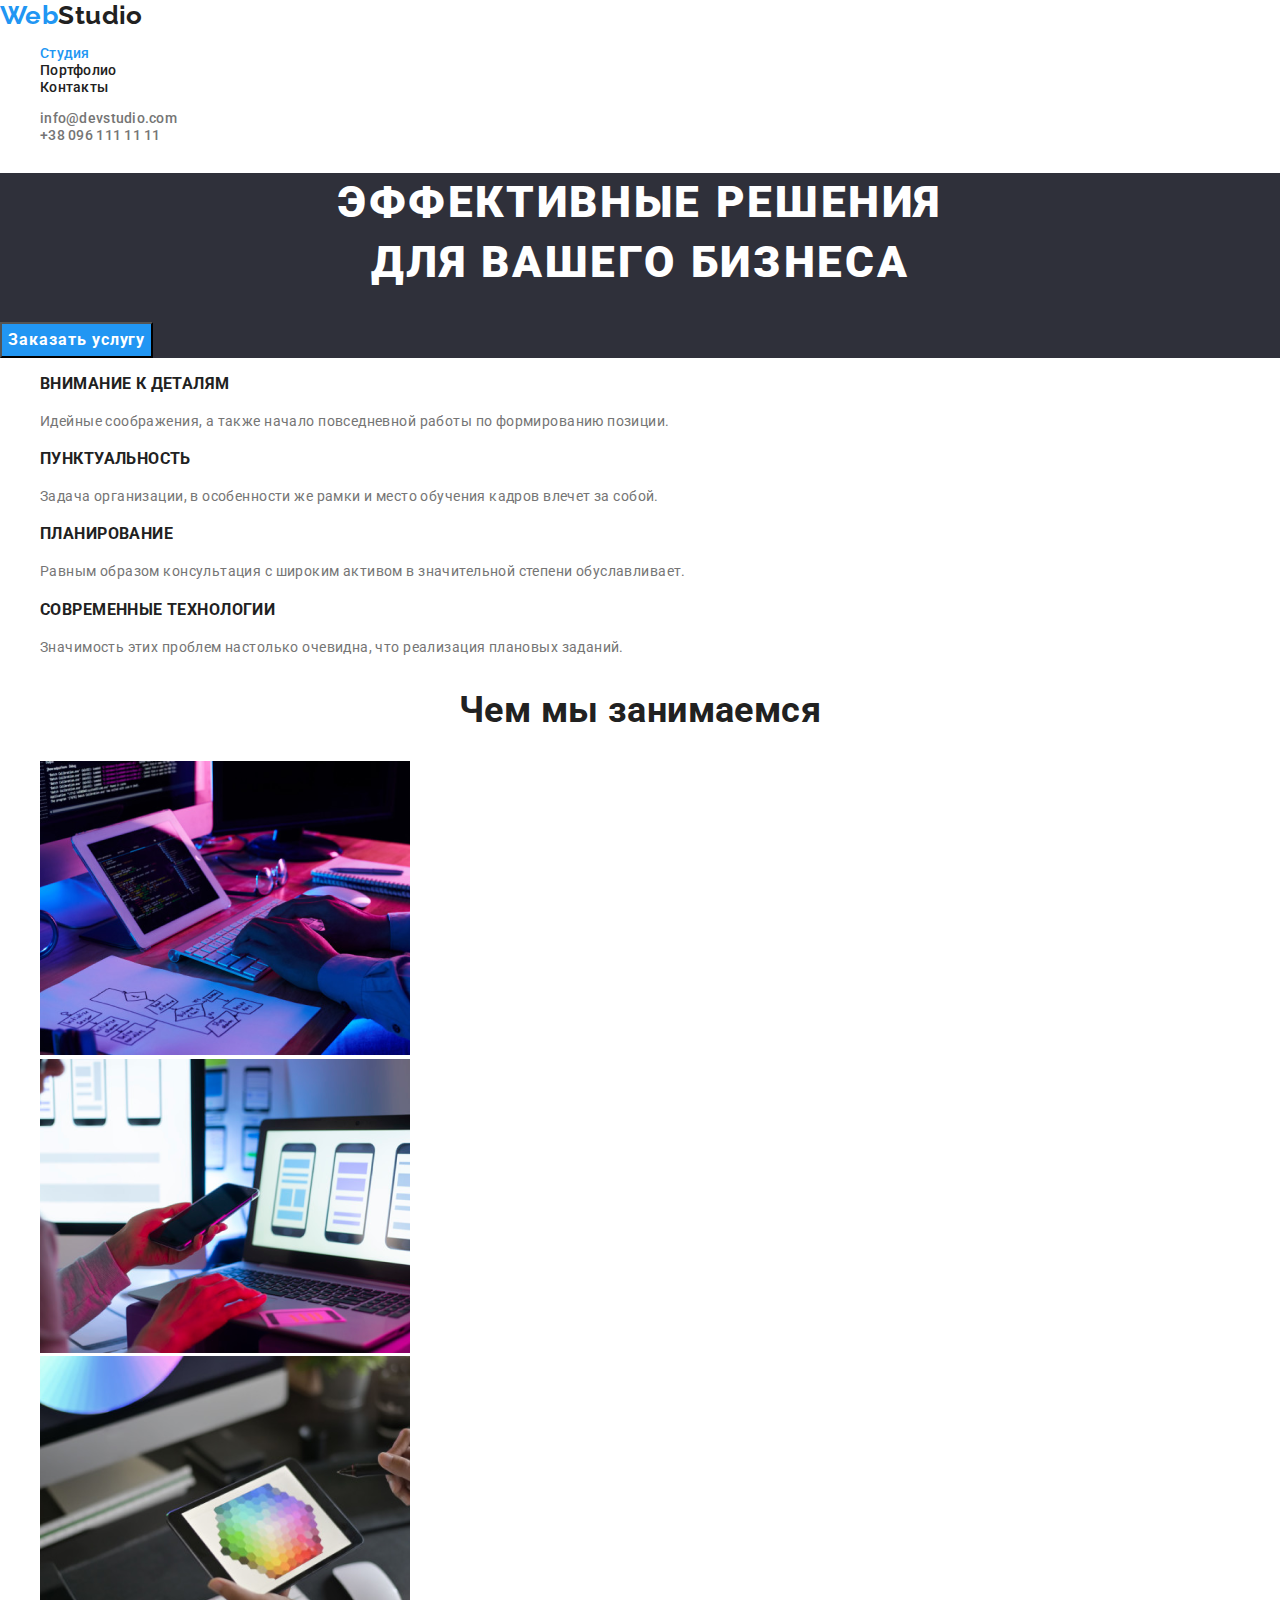
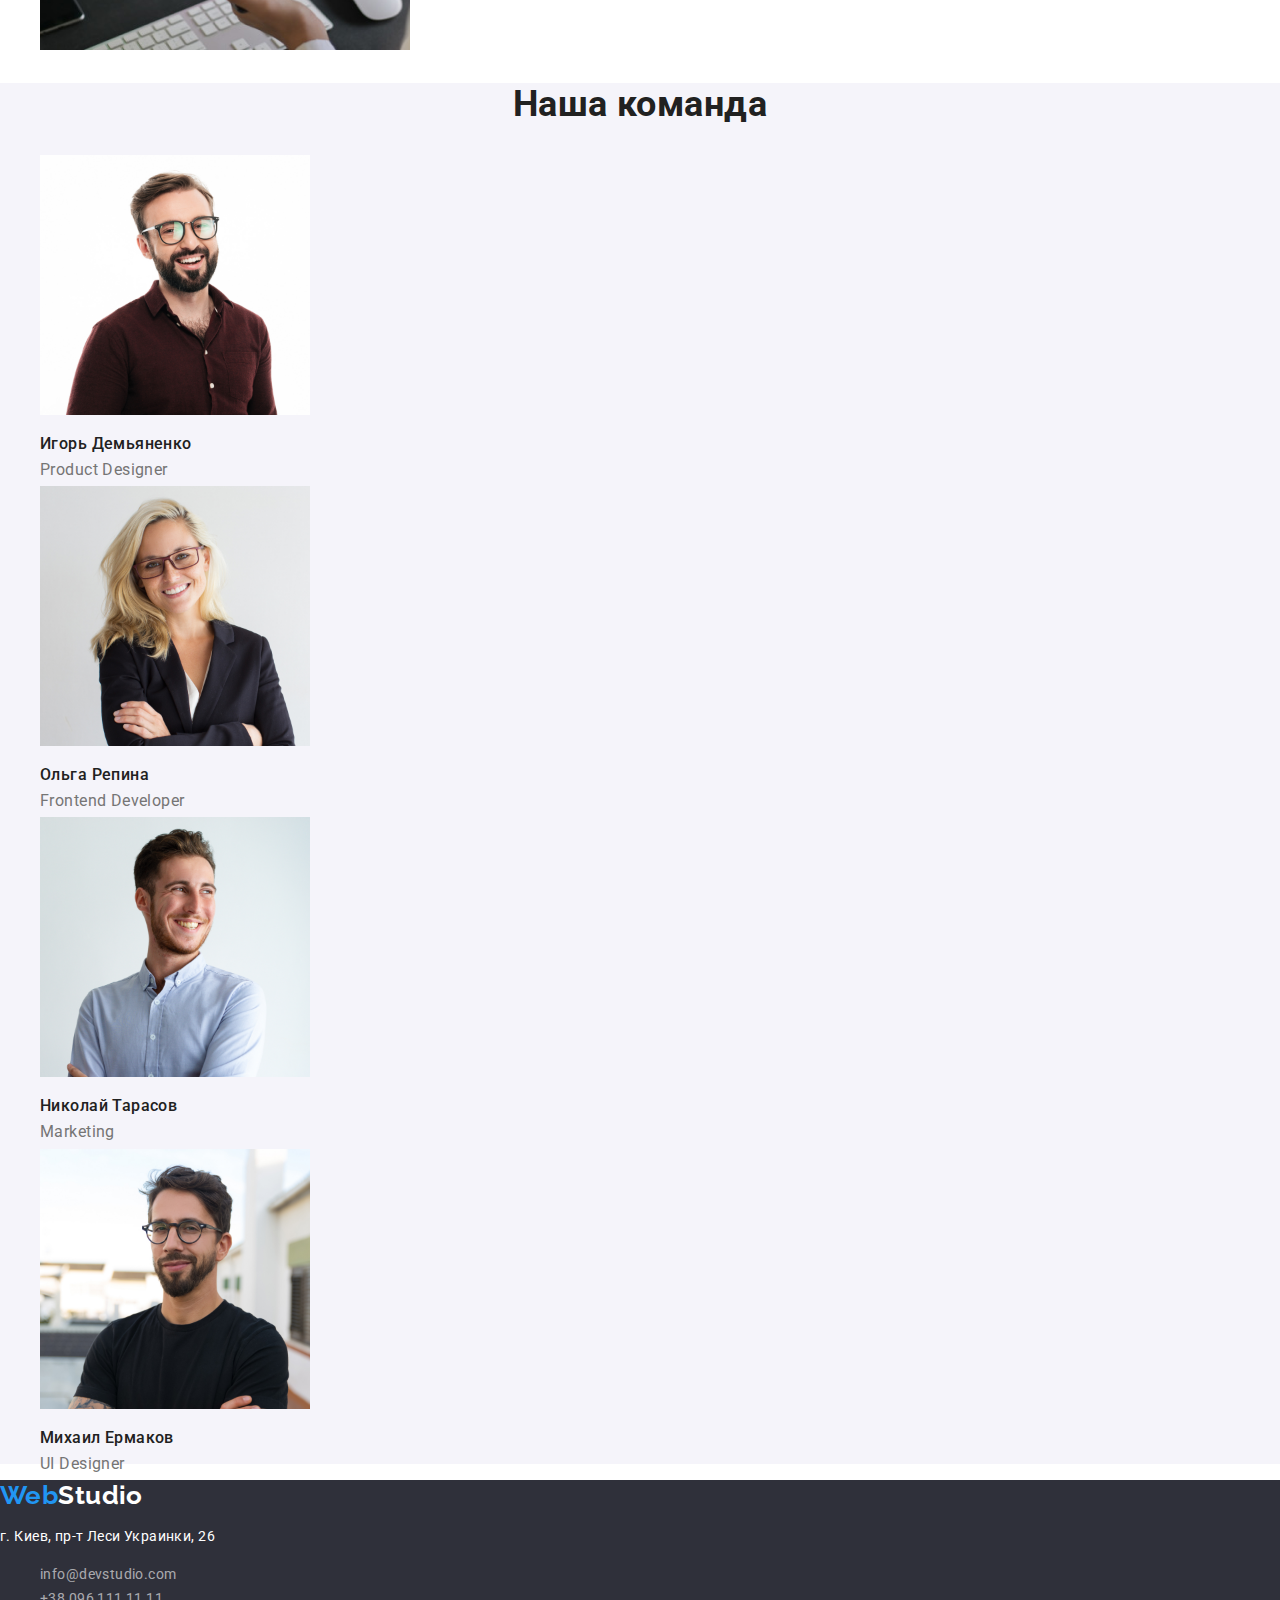
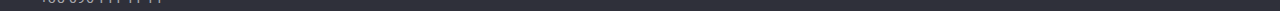
==== index.html @ bfe4cf6c "Initial commit" ====
<!DOCTYPE html>
<html lang="ru">
<head>
    <meta charset="UTF-8">
    <meta http-equiv="X-UA-Compatible" content="IE=edge">
    <meta name="viewport" content="width=device-width, initial-scale=1.0">
    <title>WebStudio</title>
    <link rel="preconnect" href="https://fonts.gstatic.com">
    <link rel="stylesheet" href="https://fonts.googleapis.com/css2?family=Raleway:wght@700&family=Roboto:wght@400;500;700;900&display=swap">
    <link rel="stylesheet" href="https://cdnjs.cloudflare.com/ajax/libs/modern-normalize/0.2.0/modern-normalize.min.css">
    <link rel="stylesheet" href="./css/styles.css">
</head>

<body>
    <header class="header">
        <nav class="nav">
            <a href="./index.html" lang="en" class="logo"><span class="logo-accent">Web</span><span>Studio</span></a>
            <ul class="nav-list list">
                <li><a class="nav-link link active" href="./index.html">Студия</a></li>
                <li><a class="nav-link link" href="./portfolio.html">Портфолио</a></li>
                <li><a class="nav-link link" href="">Контакты</a></li>
            </ul>
        </nav>
            <ul class="header-contacts list">
                <li><a class="header-contacts-link link" href="mailto:info@devstudio.com">info@devstudio.com</a></li>
                <li><a class="header-contacts-link link" href="tel:+380961111111">+38 096 111 11 11</a></li>
            </ul>
    </header>
    <main>

    <!-- Hero -->

        <section class="hero">
            <h1 class="title-hero">Эффективные решения<br>для вашего бизнеса</h1>
            <button type="button" class="modal-button">Заказать услугу</button>
        </section>
        
    <!--Наши Особенности -->

       <section class="features">
           <!-- <h2>Наши Особенности</h2> -->
           <ul class="feature-list list">
               <li class="feature-list-items">
                   <h3 class="feature-title">Внимание к деталям</h3>
                   <p class="feature-description">Идейные соображения, а также начало повседневной работы по формированию позиции.</p>
                </li>
               <li class="feature-list-items">
                   <h3 class="feature-title">Пунктуальность</h3>
                   <p class="feature-description">Задача организации, в особенности же рамки и место обучения кадров влечет за собой.</p>
                </li>
               <li class="feature-list-items">
                   <h3 class="feature-title">Планирование</h3>
                   <p class="feature-description">Равным образом консультация с широким активом в значительной степени обуславливает.</p>
                </li>
               <li class="feature-list-items">
                   <h3 class="feature-title">Современные технологии</h3>
                   <p class="feature-description">Значимость этих проблем настолько очевидна, что реализация плановых заданий.</p>
                </li>
           </ul>
       </section>

    <!-- Чем мы занимаемся -->

       <section class="specialty">
           <h2 class="component-title">Чем мы занимаемся</h2>
           <ul class="specialty-list list">
               <li><img src="./img/main/what-we-do/WeDo1.png" alt="Кодим" width="370" height="294"></li>
               <li><img src="./img/main/what-we-do/WeDo2.png" alt="Адаптируем" width="370" height="294"></li>
               <li><img src="./img/main/what-we-do/WeDo3.png" alt="Дизайн" width="370" height="294"></li>
           </ul>
       </section>
        
    <!-- Наша команда -->
    
        <section Class="team">
            <h2 class="component-title">Наша команда</h2>
                <ul class="team-list list">        
                    <li>
                        <img src="./img/main/crew/crew1.jpg" alt="Игорь Демьяненко" width="270" height="260">
                        <h3 class="team-member">Игорь Демьяненко</h3>
                        <p lang="en" class="member-role">Product Designer</p>
                    </li>
                    <li>
                        <img src="./img/main/crew/crew2.jpg" alt="Ольга Репина" width="270" height="260">
                        <h3 class="team-member">Ольга Репина</h3>
                        <p lang="en" class="member-role">Frontend Developer</p>
                    </li>
                    <li>
                        <img src="./img/main/crew/crew3.jpg" alt="Николай Тарасов" width="270" height="260">
                        <h3 class="team-member">Николай Тарасов</h3>
                        <p lang="en" class="member-role">Marketing</p>
                    </li>
                    <li>
                        <img src="./img/main/crew/crew4.jpg" alt="Михаил Ермаков" width="270" height="260">
                        <h3 class="team-member">Михаил Ермаков</h3>
                        <p lang="en" class="member-role">UI Designer</p>
                    </li>
                </ul>
        </section>
    </main>

    <footer class="footer">
        <a href="./index.html" lang="en" class="logo"><span class="logo-accent">Web</span><span class="logo-white">Studio</span></a>
        <address class="footer-address address">
            <p class="geolocation">г. Киев, пр-т Леси Украинки, 26</p>
            <ul class="address-list list">
                <li><a class="address-link link" href="mailto:info@devstudio.com">info@devstudio.com</a></li>
                <li><a class="address-link link" href="tel:+380961111111">+38 096 111 11 11</a></li>
            </ul>
        </address>   
    </footer>
</body>
</html>
---- css/styles.css ----
:root {
  --primary-font: 'Roboto', sans-serif;
  --secondart-font: 'Raleway', sans-serif;

  --primary-white-bg: #ffffff;
  --secondary-grey-bg: #f5f4fa;
  --accent-dark-blue-bg: #2f303a;
  --primary-grey-text: #757575;
  --secondary-black-text: #212121;
  --title-white: #ffffff;
  --accent: #2196f3;

  --modal-button-bg: #188ce8;
}

.link {
  text-decoration: none;
}

.list {
  list-style: none;
}

.address {
  font-style: normal;
}

.visually-hidden {
  position: absolute;
  width: 1px;
  height: 1px;
  margin: -1px;
  border: 0;
  padding: 0;

  white-space: nowrap;
  clip-path: inset(100%);
  clip: rect(0 0 0 0);
  overflow: hidden;
}

body {
  font-family: var(--primary-font);
  font-weight: 400;
  font-size: 14px;
  letter-spacing: 0.03em;
  color: var(--primary-grey-text);
}
/* #################### Components #################### */
.component-title {
  font-weight: 700;
  font-size: 36px;
  line-height: 1.17;
  text-align: center;
  color: var(--secondary-black-text);
}

.logo {
  font-family: var(--secondart-font);
  font-weight: 700;
  font-size: 26px;
  line-height: 1.19;
  text-decoration: none;
  color: var(--secondary-black-text);
}

.logo-accent {
  color: var(--accent);
}

.logo-white {
  color: var(--title-white);
}

.address-link:hover,
.address-link:focus,
.header-contacts-link:hover,
.header-contacts-link:focus,
.nav-link:hover,
.nav-link:focus {
  color: var(--accent);
}
/* #################### End Components #################### */

/* #################### HEADER #################### */
.header {
  background-color: var(--primary-white-bg);
}
/* #################### Navigation ################### */
.nav-link {
  font-weight: 500;
  line-height: 1.14;
  letter-spacing: 0.02em;
  color: var(--secondary-black-text);
}

.active {
  color: var(--accent);
}

/* #################### End Navigation #################### */

/* #################### Contacts #################### */
.header-contacts-link {
  font-weight: 500;
  line-height: 1.14;
  letter-spacing: 0.02em;
  color: var(--primary-grey-text);
}
/* #################### End Contacts #################### */
/* #################### END HEADER #################### */

/* #################### MAIN #################### */
/* #################### Hero #################### */
.hero {
  background-color: var(--accent-dark-blue-bg);
}

.title-hero {
  font-weight: 900;
  font-size: 44px;
  line-height: 1.36;
  text-align: center;
  letter-spacing: 0.06em;
  text-transform: uppercase;
  color: var(--title-white);
}

.modal-button {
  font-weight: 700;
  font-size: 16px;
  line-height: 1.87;
  letter-spacing: 0.06em;
  color: var(--title-white);
  background-color: var(--accent);
}

.modal-button:hover,
.modal-button:focus {
  background: var(--modal-button-bg);
  cursor: pointer;
}
/* #################### End Hero #################### */

/* #################### Features #################### */
.feature-title {
  font-weight: 700;
  line-height: 1.14;
  text-transform: uppercase;
  color: var(--secondary-black-text);
}

.feature-description {
  line-height: 1.71;
}
/* #################### End Features #################### */

/* #################### Specialty #################### */
/* #################### End Specialty #################### */

/* #################### Team #################### */
.team {
  background-color: var(--secondary-grey-bg);
}

.team-member {
  font-weight: 500;
  font-size: 16px;
  line-height: 1.19;
  color: var(--secondary-black-text);
}

.member-role {
  font-size: 16px;
  line-height: 1.19px;
}
/* #################### End Team #################### */
/* #################### END MAIN #################### */

/* #################### FOOTER #################### */
.footer {
  background-color: var(--accent-dark-blue-bg);
}

.geolocation {
  line-height: 1.71;
  color: var(--title-white);
}

.address-link {
  line-height: 1.71;
  color: rgba(255, 255, 255, 0.6);
}
/* #################### END FOOTER #################### */

/* #################### PORTFOLIO #################### */
/* #################### Filters #################### */
.filter-button {
  font-weight: 500;
  font-size: 16px;
  line-height: 1.62;
  color: var(--secondary-black-text);
  background-color: #f5f4fa;
}

.filter-button:hover,
.filter-button:focus {
  color: var(--title-white);
  background-color: var(--modal-button-bg);
  cursor: pointer;
}
/* #################### End Filters #################### */

/* #################### Projects #################### */
.project-title {
  font-weight: 700;
  font-size: 18px;
  line-height: 2;
  letter-spacing: 0.06em;
  color: var(--secondary-black-text);
}

.project-type {
  font-size: 16px;
  line-height: 1.87;
  color: var(--primary-grey-text);
}
/* #################### End Projects #################### */
/* #################### END PORTFOLIO #################### */
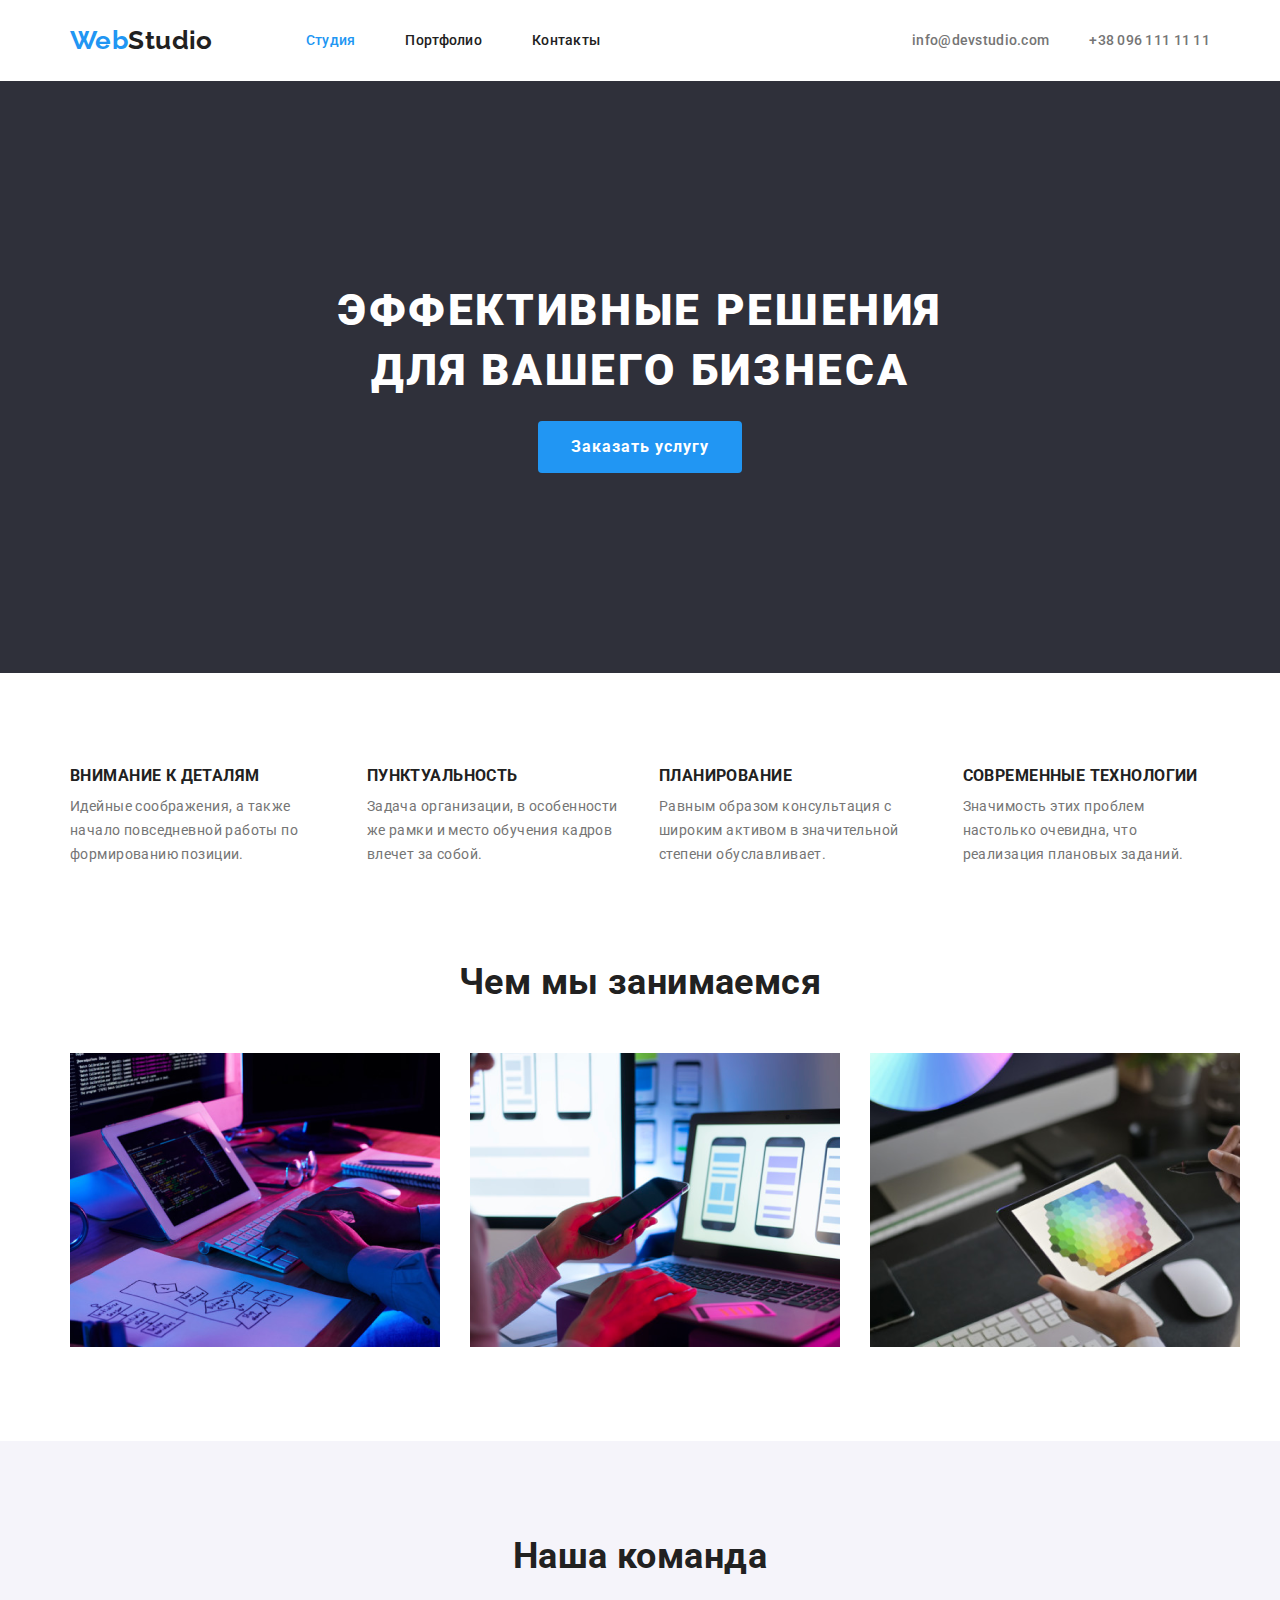
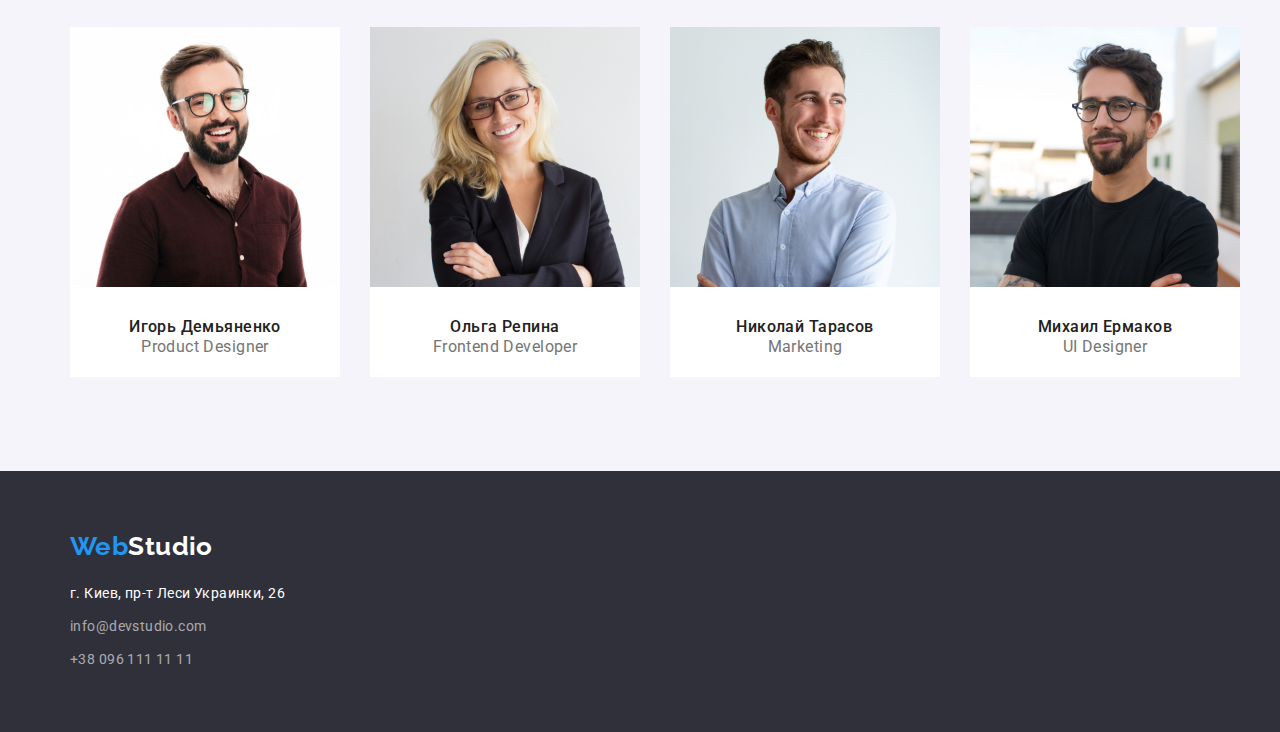
==== commit f5b9591c: "Initial design" ====
--- a/index.html
+++ b/index.html
@@ -1,113 +1,220 @@
 <!DOCTYPE html>
 <html lang="ru">
-<head>
-    <meta charset="UTF-8">
-    <meta http-equiv="X-UA-Compatible" content="IE=edge">
-    <meta name="viewport" content="width=device-width, initial-scale=1.0">
+  <head>
+    <meta charset="UTF-8" />
+    <meta http-equiv="X-UA-Compatible" content="IE=edge" />
+    <meta name="viewport" content="width=device-width, initial-scale=1.0" />
     <title>WebStudio</title>
-    <link rel="preconnect" href="https://fonts.gstatic.com">
-    <link rel="stylesheet" href="https://fonts.googleapis.com/css2?family=Raleway:wght@700&family=Roboto:wght@400;500;700;900&display=swap">
-    <link rel="stylesheet" href="https://cdnjs.cloudflare.com/ajax/libs/modern-normalize/0.2.0/modern-normalize.min.css">
-    <link rel="stylesheet" href="./css/styles.css">
-</head>
-
-<body>
+    <link rel="preconnect" href="https://fonts.gstatic.com" />
+    <link
+      rel="stylesheet"
+      href="https://fonts.googleapis.com/css2?family=Raleway:wght@700&family=Roboto:wght@400;500;700;900&display=swap"
+    />
+    <link
+      rel="stylesheet"
+      href="https://cdnjs.cloudflare.com/ajax/libs/modern-normalize/0.2.0/modern-normalize.min.css"
+    />
+    <link rel="stylesheet" href="./css/styles.css" />
+  </head>
+
+  <body>
     <header class="header">
+      <div class="container">
         <nav class="nav">
-            <a href="./index.html" lang="en" class="logo"><span class="logo-accent">Web</span><span>Studio</span></a>
-            <ul class="nav-list list">
-                <li><a class="nav-link link active" href="./index.html">Студия</a></li>
-                <li><a class="nav-link link" href="./portfolio.html">Портфолио</a></li>
-                <li><a class="nav-link link" href="">Контакты</a></li>
-            </ul>
+          <a href="./index.html" lang="en" class="logo"
+            ><span class="logo-accent">Web</span><span>Studio</span></a
+          >
+          <ul class="nav-list list">
+            <li class="item">
+              <a class="nav-link link active" href="./index.html">Студия</a>
+            </li>
+            <li class="item">
+              <a class="nav-link link" href="./portfolio.html">Портфолио</a>
+            </li>
+            <li class="item"><a class="nav-link link" href="">Контакты</a></li>
+          </ul>
         </nav>
-            <ul class="header-contacts list">
-                <li><a class="header-contacts-link link" href="mailto:info@devstudio.com">info@devstudio.com</a></li>
-                <li><a class="header-contacts-link link" href="tel:+380961111111">+38 096 111 11 11</a></li>
-            </ul>
+        <ul class="header-contacts list">
+          <li class="item">
+            <a
+              class="header-contacts-link link"
+              href="mailto:info@devstudio.com"
+              >info@devstudio.com</a
+            >
+          </li>
+          <li class="item">
+            <a class="header-contacts-link link" href="tel:+380961111111"
+              >+38 096 111 11 11</a
+            >
+          </li>
+        </ul>
+      </div>
     </header>
     <main>
-
-    <!-- Hero -->
-
-        <section class="hero">
-            <h1 class="title-hero">Эффективные решения<br>для вашего бизнеса</h1>
-            <button type="button" class="modal-button">Заказать услугу</button>
-        </section>
-        
-    <!--Наши Особенности -->
-
-       <section class="features">
-           <!-- <h2>Наши Особенности</h2> -->
-           <ul class="feature-list list">
-               <li class="feature-list-items">
-                   <h3 class="feature-title">Внимание к деталям</h3>
-                   <p class="feature-description">Идейные соображения, а также начало повседневной работы по формированию позиции.</p>
-                </li>
-               <li class="feature-list-items">
-                   <h3 class="feature-title">Пунктуальность</h3>
-                   <p class="feature-description">Задача организации, в особенности же рамки и место обучения кадров влечет за собой.</p>
-                </li>
-               <li class="feature-list-items">
-                   <h3 class="feature-title">Планирование</h3>
-                   <p class="feature-description">Равным образом консультация с широким активом в значительной степени обуславливает.</p>
-                </li>
-               <li class="feature-list-items">
-                   <h3 class="feature-title">Современные технологии</h3>
-                   <p class="feature-description">Значимость этих проблем настолько очевидна, что реализация плановых заданий.</p>
-                </li>
-           </ul>
-       </section>
-
-    <!-- Чем мы занимаемся -->
-
-       <section class="specialty">
-           <h2 class="component-title">Чем мы занимаемся</h2>
-           <ul class="specialty-list list">
-               <li><img src="./img/main/what-we-do/WeDo1.png" alt="Кодим" width="370" height="294"></li>
-               <li><img src="./img/main/what-we-do/WeDo2.png" alt="Адаптируем" width="370" height="294"></li>
-               <li><img src="./img/main/what-we-do/WeDo3.png" alt="Дизайн" width="370" height="294"></li>
-           </ul>
-       </section>
-        
-    <!-- Наша команда -->
-    
-        <section Class="team">
-            <h2 class="component-title">Наша команда</h2>
-                <ul class="team-list list">        
-                    <li>
-                        <img src="./img/main/crew/crew1.jpg" alt="Игорь Демьяненко" width="270" height="260">
-                        <h3 class="team-member">Игорь Демьяненко</h3>
-                        <p lang="en" class="member-role">Product Designer</p>
-                    </li>
-                    <li>
-                        <img src="./img/main/crew/crew2.jpg" alt="Ольга Репина" width="270" height="260">
-                        <h3 class="team-member">Ольга Репина</h3>
-                        <p lang="en" class="member-role">Frontend Developer</p>
-                    </li>
-                    <li>
-                        <img src="./img/main/crew/crew3.jpg" alt="Николай Тарасов" width="270" height="260">
-                        <h3 class="team-member">Николай Тарасов</h3>
-                        <p lang="en" class="member-role">Marketing</p>
-                    </li>
-                    <li>
-                        <img src="./img/main/crew/crew4.jpg" alt="Михаил Ермаков" width="270" height="260">
-                        <h3 class="team-member">Михаил Ермаков</h3>
-                        <p lang="en" class="member-role">UI Designer</p>
-                    </li>
-                </ul>
-        </section>
+      <!-- Hero -->
+
+      <section class="hero">
+        <div class="container">
+          <h1 class="title-hero">
+            Эффективные решения<br />для вашего бизнеса
+          </h1>
+          <button type="button" class="modal-button">Заказать услугу</button>
+        </div>
+      </section>
+
+      <!--Наши Особенности -->
+
+      <section class="features">
+        <div class="container">
+          <h2 class="visually-hidden">Наши Особенности</h2>
+          <ul class="feature-list list">
+            <li class="item">
+              <h3 class="feature-title">Внимание к деталям</h3>
+              <p class="feature-description">
+                Идейные соображения, а также начало повседневной работы по
+                формированию позиции.
+              </p>
+            </li>
+            <li class="item">
+              <h3 class="feature-title">Пунктуальность</h3>
+              <p class="feature-description">
+                Задача организации, в особенности же рамки и место обучения
+                кадров влечет за собой.
+              </p>
+            </li>
+            <li class="item">
+              <h3 class="feature-title">Планирование</h3>
+              <p class="feature-description">
+                Равным образом консультация с широким активом в значительной
+                степени обуславливает.
+              </p>
+            </li>
+            <li class="item">
+              <h3 class="feature-title">Современные технологии</h3>
+              <p class="feature-description">
+                Значимость этих проблем настолько очевидна, что реализация
+                плановых заданий.
+              </p>
+            </li>
+          </ul>
+        </div>
+      </section>
+
+      <!-- Чем мы занимаемся -->
+
+      <section class="specialty">
+        <div class="container">
+          <h2 class="component-title">Чем мы занимаемся</h2>
+          <ul class="specialty-list list">
+            <li class="item">
+              <img
+                src="./img/main/what-we-do/WeDo1.png"
+                alt="Кодим"
+                width="370"
+                height="294"
+              />
+            </li>
+            <li class="item">
+              <img
+                src="./img/main/what-we-do/WeDo2.png"
+                alt="Адаптируем"
+                width="370"
+                height="294"
+              />
+            </li>
+            <li class="item">
+              <img
+                src="./img/main/what-we-do/WeDo3.png"
+                alt="Дизайн"
+                width="370"
+                height="294"
+              />
+            </li>
+          </ul>
+        </div>
+      </section>
+
+      <!-- Наша команда -->
+
+      <section Class="team">
+        <div class="container">
+          <h2 class="component-title">Наша команда</h2>
+          <ul class="team-list list">
+            <li class="item">
+              <img
+                src="./img/main/crew/crew1.jpg"
+                alt="Игорь Демьяненко"
+                width="270"
+                height="260"
+              />
+              <div class="description">
+                <h3 class="team-member">Игорь Демьяненко</h3>
+                <p lang="en" class="member-role">Product Designer</p>
+              </div>
+            </li>
+            <li class="item">
+              <img
+                src="./img/main/crew/crew2.jpg"
+                alt="Ольга Репина"
+                width="270"
+                height="260"
+              />
+              <div class="description">
+                <h3 class="team-member">Ольга Репина</h3>
+                <p lang="en" class="member-role">Frontend Developer</p>
+              </div>
+            </li>
+            <li class="item">
+              <img
+                src="./img/main/crew/crew3.jpg"
+                alt="Николай Тарасов"
+                width="270"
+                height="260"
+              />
+              <div class="description">
+                <h3 class="team-member">Николай Тарасов</h3>
+                <p lang="en" class="member-role">Marketing</p>
+              </div>
+            </li>
+            <li class="item">
+              <img
+                src="./img/main/crew/crew4.jpg"
+                alt="Михаил Ермаков"
+                width="270"
+                height="260"
+              />
+              <div class="description">
+                <h3 class="team-member">Михаил Ермаков</h3>
+                <p lang="en" class="member-role">UI Designer</p>
+              </div>
+            </li>
+          </ul>
+        </div>
+      </section>
     </main>
 
     <footer class="footer">
-        <a href="./index.html" lang="en" class="logo"><span class="logo-accent">Web</span><span class="logo-white">Studio</span></a>
+      <div class="container">
+        <a href="./index.html" lang="en" class="logo"
+          ><span class="logo-accent">Web</span
+          ><span class="logo-white">Studio</span></a
+        >
         <address class="footer-address address">
-            <p class="geolocation">г. Киев, пр-т Леси Украинки, 26</p>
-            <ul class="address-list list">
-                <li><a class="address-link link" href="mailto:info@devstudio.com">info@devstudio.com</a></li>
-                <li><a class="address-link link" href="tel:+380961111111">+38 096 111 11 11</a></li>
-            </ul>
-        </address>   
+          <p class="geolocation">г. Киев, пр-т Леси Украинки, 26</p>
+          <ul class="address-list list">
+            <li class="item">
+              <a class="address-link link" href="mailto:info@devstudio.com"
+                >info@devstudio.com</a
+              >
+            </li>
+            <li class="item">
+              <a class="address-link link" href="tel:+380961111111"
+                >+38 096 111 11 11</a
+              >
+            </li>
+          </ul>
+        </address>
+      </div>
     </footer>
-</body>
+  </body>
 </html>
--- a/css/styles.css
+++ b/css/styles.css
@@ -13,6 +13,26 @@
   --modal-button-bg: #188ce8;
 }
 
+h1,
+h2,
+h3,
+h4,
+h5,
+h6,
+p {
+  margin: 0;
+}
+
+ol,
+ul {
+  margin: 0;
+  padding: 0;
+}
+
+img {
+  display: block;
+}
+
 .link {
   text-decoration: none;
 }
@@ -26,16 +46,13 @@
 }
 
 .visually-hidden {
-  position: absolute;
-  width: 1px;
-  height: 1px;
-  margin: -1px;
-  border: 0;
-  padding: 0;
-
-  white-space: nowrap;
-  clip-path: inset(100%);
-  clip: rect(0 0 0 0);
+  position: absolute !important;
+  clip: rect(1px 1px 1px 1px); /* IE6 IE7 */
+  clip: rect(1px 1px 1px 1px);
+  padding: 0 !important;
+  border: 0 !important;
+  height: 1px !important;
+  width: 1px !important;
   overflow: hidden;
 }
 
@@ -46,7 +63,14 @@
   letter-spacing: 0.03em;
   color: var(--primary-grey-text);
 }
+
 /* #################### Components #################### */
+.container {
+  width: 1170px;
+  padding: 0 15px;
+  margin: 0 auto;
+}
+
 .component-title {
   font-weight: 700;
   font-size: 36px;
@@ -85,8 +109,30 @@
 /* #################### HEADER #################### */
 .header {
   background-color: var(--primary-white-bg);
+  padding: 25px 0;
+}
+
+.header .container {
+  display: flex;
 }
 /* #################### Navigation ################### */
+.header .logo {
+  margin-right: 93px;
+}
+
+.nav {
+  display: flex;
+}
+
+.nav-list {
+  display: flex;
+  align-items: center;
+}
+
+.nav-list .item:not(:last-child) {
+  margin-right: 50px;
+}
+
 .nav-link {
   font-weight: 500;
   line-height: 1.14;
@@ -101,6 +147,16 @@
 /* #################### End Navigation #################### */
 
 /* #################### Contacts #################### */
+.header-contacts {
+  display: flex;
+  margin-left: auto;
+  align-items: center;
+}
+
+.header-contacts .item:not(:last-child) {
+  margin-right: 40px;
+}
+
 .header-contacts-link {
   font-weight: 500;
   line-height: 1.14;
@@ -113,10 +169,15 @@
 /* #################### MAIN #################### */
 /* #################### Hero #################### */
 .hero {
+  padding: 200px 0;
+
   background-color: var(--accent-dark-blue-bg);
+  text-align: center;
 }
 
 .title-hero {
+  margin-bottom: 20px;
+
   font-weight: 900;
   font-size: 44px;
   line-height: 1.36;
@@ -127,6 +188,11 @@
 }
 
 .modal-button {
+  min-width: 200px;
+  padding: 10px 32px;
+
+  border: solid 1px transparent;
+  border-radius: 4px;
   font-weight: 700;
   font-size: 16px;
   line-height: 1.87;
@@ -143,7 +209,21 @@
 /* #################### End Hero #################### */
 
 /* #################### Features #################### */
+.features {
+  padding: 94px 0;
+}
+
+.feature-list {
+  display: flex;
+}
+
+.feature-list .item:not(:last-child) {
+  padding-right: 30px;
+}
+
 .feature-title {
+  margin-bottom: 10px;
+
   font-weight: 700;
   line-height: 1.14;
   text-transform: uppercase;
@@ -156,14 +236,53 @@
 /* #################### End Features #################### */
 
 /* #################### Specialty #################### */
+.specialty {
+  padding-bottom: 94px;
+}
+
+.specialty .component-title {
+  padding-bottom: 50px;
+}
+
+.specialty-list {
+  display: flex;
+}
+
+.specialty-list .item:not(:last-child) {
+  margin-right: 30px;
+}
 /* #################### End Specialty #################### */
 
 /* #################### Team #################### */
 .team {
+  padding: 94px 0;
+
   background-color: var(--secondary-grey-bg);
 }
 
+.team .component-title {
+  padding-bottom: 50px;
+}
+
+.team-list {
+  display: flex;
+}
+
+.team-list .item:not(:last-child) {
+  margin-right: 30px;
+}
+
+.team-list .description {
+  padding: 30px 0;
+
+  text-align: center;
+  background-color: var(--primary-white-bg);
+}
+
 .team-member {
+  padding-bottom: 10px;
+  border-radius: 0px 0px 4px 4px;
+
   font-weight: 500;
   font-size: 16px;
   line-height: 1.19;
@@ -179,12 +298,21 @@
 
 /* #################### FOOTER #################### */
 .footer {
+  padding: 60px 0;
+
   background-color: var(--accent-dark-blue-bg);
 }
 
 .geolocation {
+  margin-top: 20px;
+  margin-bottom: 9px;
+
   line-height: 1.71;
   color: var(--title-white);
+}
+
+.address-list .item:not(:last-child) {
+  margin-bottom: 9px;
 }
 
 .address-link {
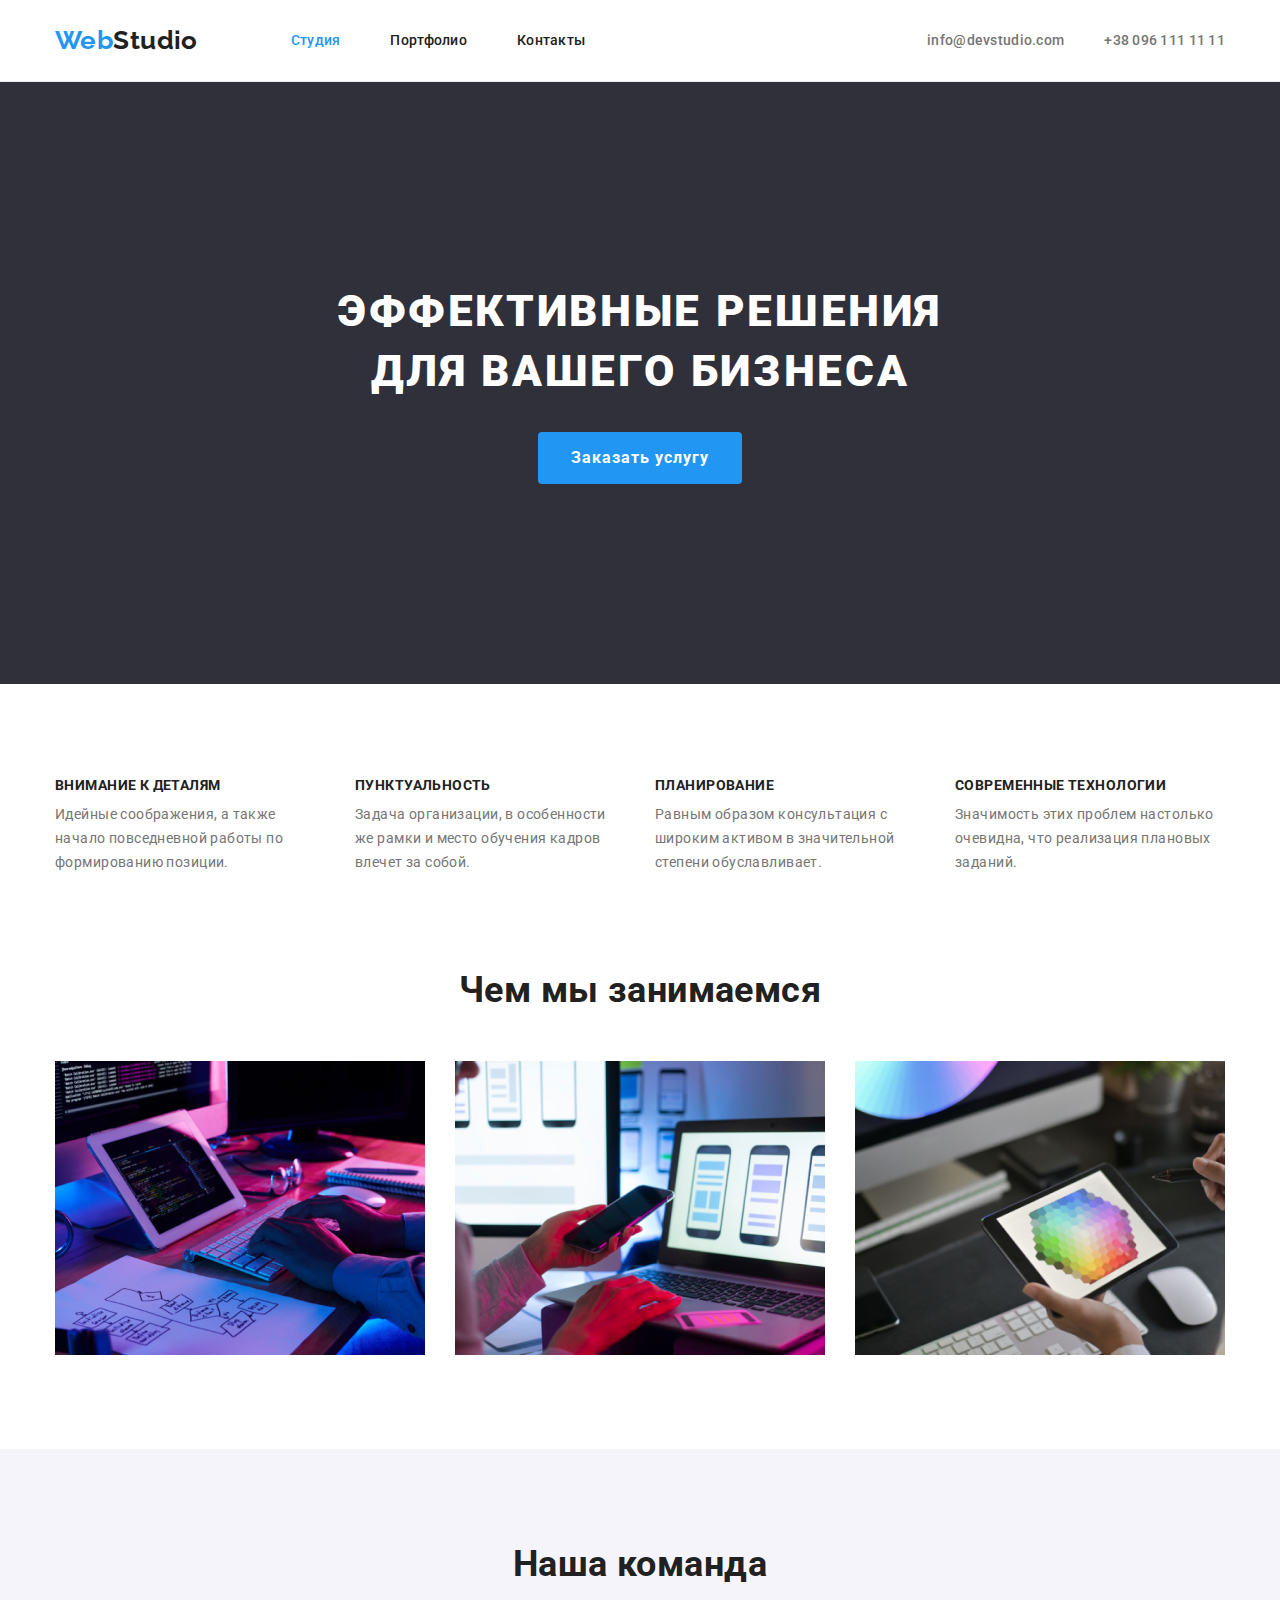
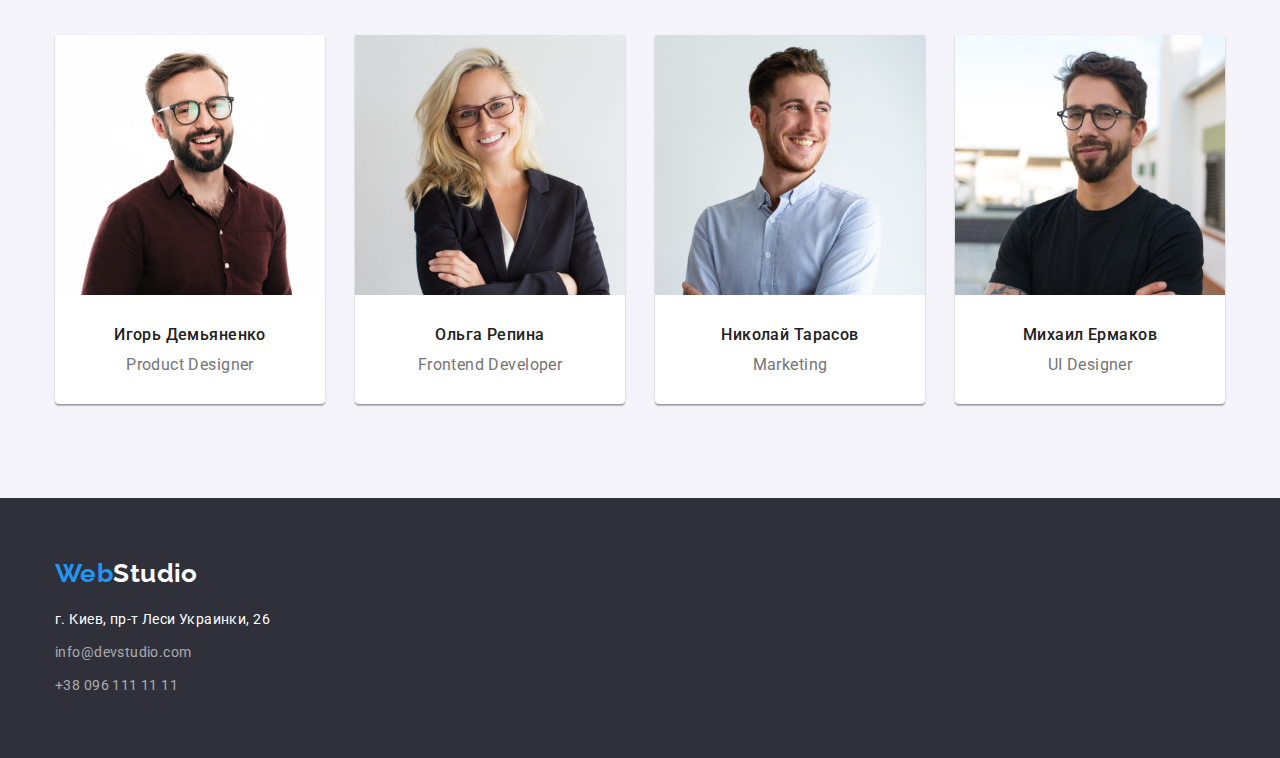
==== commit 69da2456: "Finishes landing page" ====
--- a/index.html
+++ b/index.html
@@ -111,7 +111,6 @@
                 src="./img/main/what-we-do/WeDo1.png"
                 alt="Кодим"
                 width="370"
-                height="294"
               />
             </li>
             <li class="item">
@@ -119,7 +118,6 @@
                 src="./img/main/what-we-do/WeDo2.png"
                 alt="Адаптируем"
                 width="370"
-                height="294"
               />
             </li>
             <li class="item">
@@ -127,7 +125,6 @@
                 src="./img/main/what-we-do/WeDo3.png"
                 alt="Дизайн"
                 width="370"
-                height="294"
               />
             </li>
           </ul>
@@ -145,7 +142,6 @@
                 src="./img/main/crew/crew1.jpg"
                 alt="Игорь Демьяненко"
                 width="270"
-                height="260"
               />
               <div class="description">
                 <h3 class="team-member">Игорь Демьяненко</h3>
@@ -157,7 +153,6 @@
                 src="./img/main/crew/crew2.jpg"
                 alt="Ольга Репина"
                 width="270"
-                height="260"
               />
               <div class="description">
                 <h3 class="team-member">Ольга Репина</h3>
@@ -169,7 +164,6 @@
                 src="./img/main/crew/crew3.jpg"
                 alt="Николай Тарасов"
                 width="270"
-                height="260"
               />
               <div class="description">
                 <h3 class="team-member">Николай Тарасов</h3>
@@ -181,7 +175,6 @@
                 src="./img/main/crew/crew4.jpg"
                 alt="Михаил Ермаков"
                 width="270"
-                height="260"
               />
               <div class="description">
                 <h3 class="team-member">Михаил Ермаков</h3>
--- a/css/styles.css
+++ b/css/styles.css
@@ -1,4 +1,6 @@
 :root {
+  --header-bottom-border: #ececec;
+
   --primary-font: 'Roboto', sans-serif;
   --secondart-font: 'Raleway', sans-serif;
 
@@ -66,7 +68,7 @@
 
 /* #################### Components #################### */
 .container {
-  width: 1170px;
+  width: 1200px;
   padding: 0 15px;
   margin: 0 auto;
 }
@@ -110,6 +112,7 @@
 .header {
   background-color: var(--primary-white-bg);
   padding: 25px 0;
+  border-bottom: 1px solid var(--header-bottom-border);
 }
 
 .header .container {
@@ -176,7 +179,7 @@
 }
 
 .title-hero {
-  margin-bottom: 20px;
+  margin-bottom: 30px;
 
   font-weight: 900;
   font-size: 44px;
@@ -217,13 +220,18 @@
   display: flex;
 }
 
+.feature-list .item {
+  flex-basis: calc(100% / 4);
+}
+
 .feature-list .item:not(:last-child) {
-  padding-right: 30px;
+  margin-right: 30px;
 }
 
 .feature-title {
   margin-bottom: 10px;
 
+  font-size: 14px;
   font-weight: 700;
   line-height: 1.14;
   text-transform: uppercase;
@@ -241,11 +249,16 @@
 }
 
 .specialty .component-title {
-  padding-bottom: 50px;
+  margin-bottom: 50px;
 }
 
 .specialty-list {
   display: flex;
+  flex-basis: calc(100% / 3);
+}
+
+.specialty-list .item {
+  width: calc((100% - 30px * 2) / 3);
 }
 
 .specialty-list .item:not(:last-child) {
@@ -261,13 +274,21 @@
 }
 
 .team .component-title {
-  padding-bottom: 50px;
+  margin-bottom: 50px;
 }
 
 .team-list {
   display: flex;
-}
-
+  flex-basis: calc(100% / 4);
+}
+
+.team-list .item {
+  box-shadow: 0px 1px 3px rgba(0, 0, 0, 0.12), 0px 1px 1px rgba(0, 0, 0, 0.14),
+    0px 2px 1px rgba(0, 0, 0, 0.2);
+  border-radius: 0px 0px 4px 4px;
+
+  background-color: var(--primary-white-bg);
+}
 .team-list .item:not(:last-child) {
   margin-right: 30px;
 }
@@ -276,12 +297,10 @@
   padding: 30px 0;
 
   text-align: center;
-  background-color: var(--primary-white-bg);
 }
 
 .team-member {
-  padding-bottom: 10px;
-  border-radius: 0px 0px 4px 4px;
+  margin-bottom: 10px;
 
   font-weight: 500;
   font-size: 16px;
@@ -291,7 +310,7 @@
 
 .member-role {
   font-size: 16px;
-  line-height: 1.19px;
+  line-height: 1.19;
 }
 /* #################### End Team #################### */
 /* #################### END MAIN #################### */
@@ -303,8 +322,11 @@
   background-color: var(--accent-dark-blue-bg);
 }
 
+.footer-address {
+  margin-top: 20px;
+}
+
 .geolocation {
-  margin-top: 20px;
   margin-bottom: 9px;
 
   line-height: 1.71;
